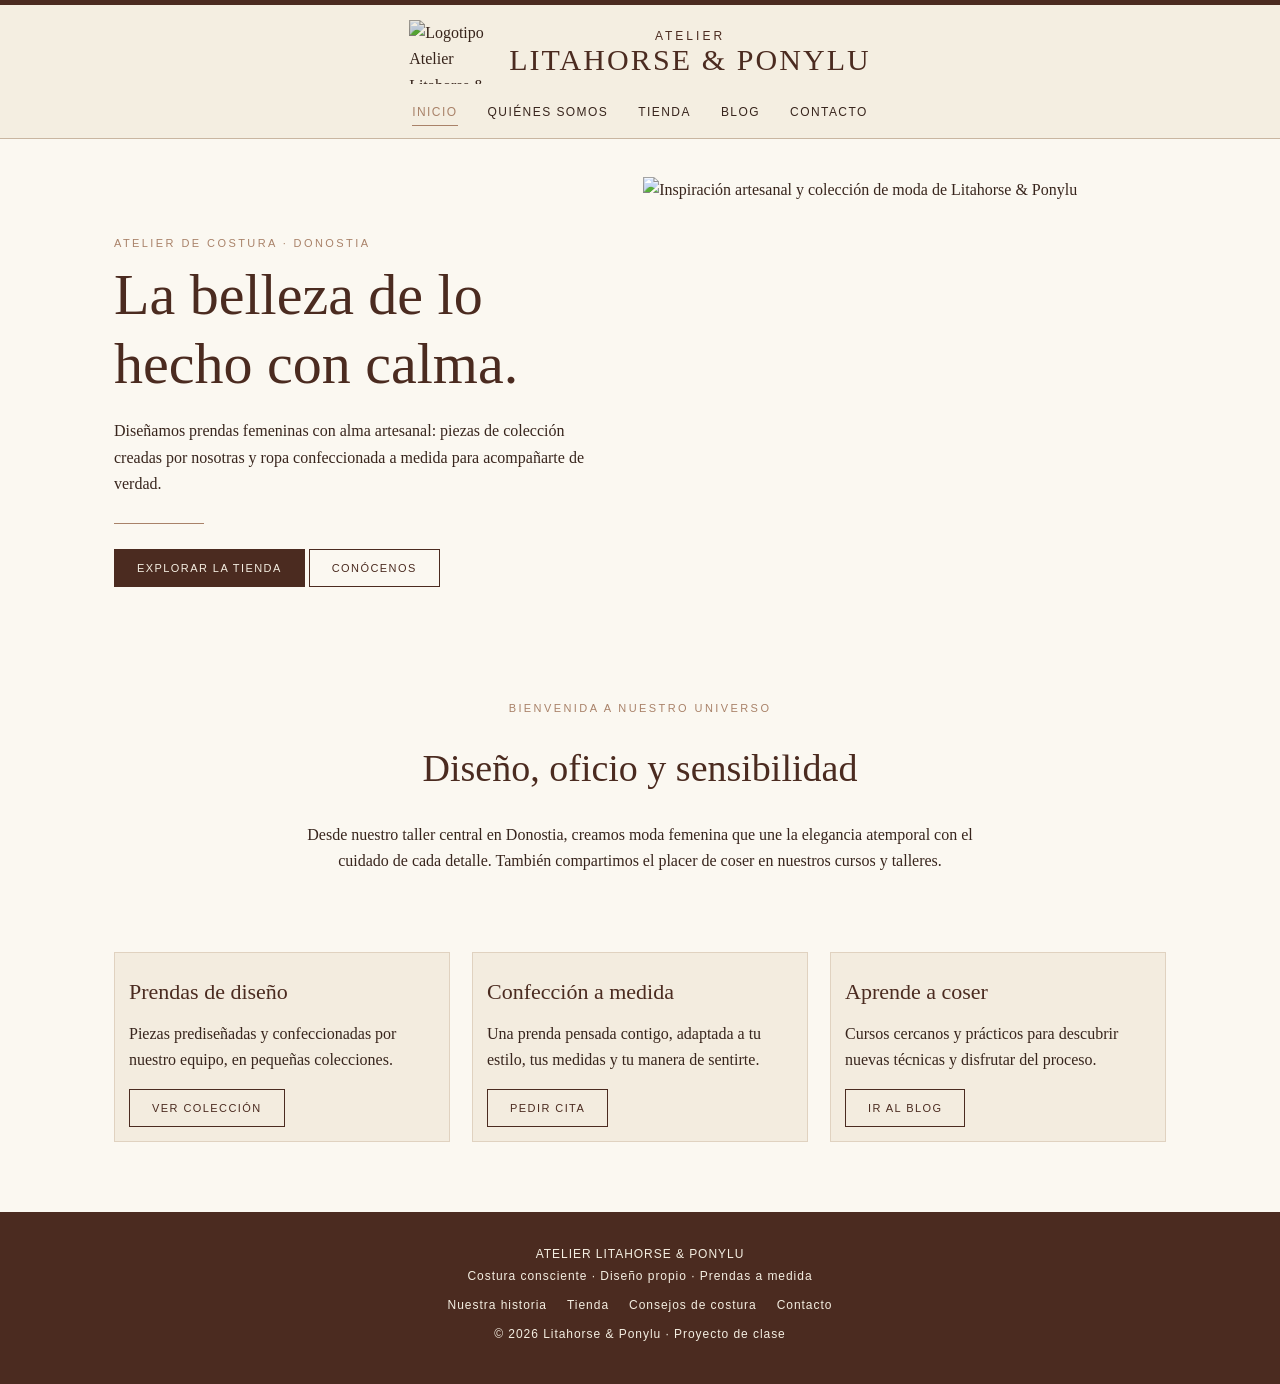
==== index.html @ 5ae4af1c "Add files via upload" ====
<!doctype html>
<html lang="es"><head><meta charset="utf-8"><meta name="viewport" content="width=device-width, initial-scale=1"><meta name="description" content="Litahorse & Ponylu, atelier de costura y moda femenina en Donostia."><title>Inicio | Litahorse & Ponylu</title><link rel="stylesheet" href="style.css"></head>
<body><div class="topline"></div><header><a class="brand" href="index.html"><img src="imagenes/logo-litahorse.jpeg" alt="Logotipo Atelier Litahorse & Ponylu"><span class="brand-name"><small>ATELIER</small><strong>LITAHORSE &amp; PONYLU</strong></span></a><nav aria-label="Navegación principal"><a class="active" href="index.html">Inicio</a><a class="" href="quienes-somos.html">Quiénes somos</a><a class="" href="tienda.html">Tienda</a><a class="" href="blog.html">Blog</a><a class="" href="contacto.html">Contacto</a></nav></header><main>
<section class="hero"><div class="hero-copy"><div class="eyebrow">Atelier de costura · Donostia</div><h1>La belleza de lo hecho con calma.</h1><p>Diseñamos prendas femeninas con alma artesanal: piezas de colección creadas por nosotras y ropa confeccionada a medida para acompañarte de verdad.</p><div class="rule"></div><a class="btn" href="tienda.html">Explorar la tienda</a> <a class="btn light" href="quienes-somos.html">Conócenos</a></div><img src="imagenes/coleccion-silvestre.jpeg" alt="Inspiración artesanal y colección de moda de Litahorse & Ponylu"></section>
<section class="section center"><div class="eyebrow">Bienvenida a nuestro universo</div><h2>Diseño, oficio y sensibilidad</h2><p>Desde nuestro taller central en Donostia, creamos moda femenina que une la elegancia atemporal con el cuidado de cada detalle. También compartimos el placer de coser en nuestros cursos y talleres.</p></section>
<section class="cards"><article class="card"><h3>Prendas de diseño</h3><p>Piezas prediseñadas y confeccionadas por nuestro equipo, en pequeñas colecciones.</p><a class="btn light" href="tienda.html">Ver colección</a></article><article class="card"><h3>Confección a medida</h3><p>Una prenda pensada contigo, adaptada a tu estilo, tus medidas y tu manera de sentirte.</p><a class="btn light" href="contacto.html">Pedir cita</a></article><article class="card"><h3>Aprende a coser</h3><p>Cursos cercanos y prácticos para descubrir nuevas técnicas y disfrutar del proceso.</p><a class="btn light" href="blog.html">Ir al blog</a></article></section>
</main><footer><div>ATELIER LITAHORSE &amp; PONYLU</div><p>Costura consciente · Diseño propio · Prendas a medida</p><div class="footerlinks"><a href="quienes-somos.html">Nuestra historia</a><a href="tienda.html">Tienda</a><a href="blog.html">Consejos de costura</a><a href="contacto.html">Contacto</a></div><p>© 2026 Litahorse &amp; Ponylu · Proyecto de clase</p></footer></body></html>
---- style.css ----
:root{--cream:#f4eee1;--paper:#fbf8f1;--sand:#dfd0b9;--clay:#a98269;--brown:#4b2b20;--ink:#38251d;--muted:#79675b;--line:#c9b6a1}
*{box-sizing:border-box}html{scroll-behavior:smooth}body{margin:0;background:var(--paper);color:var(--ink);font-family:Georgia,'Times New Roman',serif;line-height:1.65}
a{color:inherit;text-decoration:none}img{display:block;max-width:100%}.topline{height:5px;background:var(--brown)}
header{background:var(--cream);border-bottom:1px solid var(--line);padding:15px 5vw 12px}.brand{display:flex;align-items:center;justify-content:center;gap:14px}.brand img{width:86px;height:64px;object-fit:contain;mix-blend-mode:multiply}.brand-name{text-align:center;letter-spacing:.13em;color:var(--brown)}.brand-name small{display:block;font:12px Arial,sans-serif;letter-spacing:.25em}.brand-name strong{display:block;font-size:clamp(20px,3vw,30px);font-weight:normal;line-height:1.1}
nav{display:flex;justify-content:center;flex-wrap:wrap;gap:8px 30px;margin-top:15px;font:12px Arial,sans-serif;letter-spacing:.12em;text-transform:uppercase}nav a{padding:6px 0;border-bottom:1px solid transparent}nav a:hover,nav a.active{border-color:var(--clay);color:var(--clay)}
main{max-width:1180px;margin:auto;padding:38px 5vw 70px}.eyebrow{font:11px Arial,sans-serif;letter-spacing:.22em;text-transform:uppercase;color:var(--clay)}h1,h2,h3{font-weight:normal;color:var(--brown);line-height:1.18}h1{font-size:clamp(34px,5vw,58px);margin:12px 0 20px}h2{font-size:clamp(27px,3vw,38px)}p{max-width:720px}.btn{display:inline-block;background:var(--brown);color:var(--cream);padding:12px 22px;font:11px Arial,sans-serif;letter-spacing:.13em;text-transform:uppercase;border:1px solid var(--brown);transition:.2s}.btn:hover{background:transparent;color:var(--brown)}.btn.light{background:transparent;color:var(--brown)}.hero{display:grid;grid-template-columns:1fr 1.08fr;align-items:center;gap:45px}.hero img{width:100%;height:470px;object-fit:cover}.hero-copy{padding:15px 0}.rule{width:90px;border-top:1px solid var(--clay);margin:25px 0}.split{display:grid;grid-template-columns:1fr 1fr;gap:45px;align-items:center}.split img{width:100%;max-height:480px;object-fit:cover}.section{padding:55px 0}.center{text-align:center}.center p{margin:0 auto 22px}.cards{display:grid;grid-template-columns:repeat(3,1fr);gap:22px}.card{background:#f3ecdf;border:1px solid #e0d2c0;padding:14px}.card img{height:250px;width:100%;object-fit:cover}.card h3{font-size:22px;margin:12px 0 5px}.price{font:13px Arial,sans-serif;color:var(--clay)}.note{background:#eee4d4;padding:24px;border-left:2px solid var(--clay)}.form{display:grid;gap:14px;max-width:650px}.form input,.form textarea,.form select{width:100%;padding:13px;border:1px solid var(--line);background:#fffdf8;font:15px Georgia;color:var(--ink)}.form textarea{min-height:140px}.form label{font:12px Arial,sans-serif;letter-spacing:.08em;text-transform:uppercase}.form button{cursor:pointer;justify-self:start}.bloglist{display:grid;grid-template-columns:1fr 1fr;gap:22px}.blogitem{padding:25px;background:#f1e8da;border:1px solid #dfd0bd}.blogitem h2{font-size:25px}.blogitem small{font:11px Arial,sans-serif;letter-spacing:.12em;color:var(--clay)}footer{background:var(--brown);color:var(--cream);padding:35px 5vw;text-align:center;font:12px Arial,sans-serif;letter-spacing:.08em}footer p{margin:8px auto}.footerlinks{display:flex;justify-content:center;gap:20px;flex-wrap:wrap;margin:15px}
@media(max-width:760px){.brand img{width:65px;height:52px}.hero,.split{grid-template-columns:1fr;gap:24px}.hero img{height:320px}.cards{grid-template-columns:1fr 1fr}.bloglist{grid-template-columns:1fr}main{padding-top:25px}.section{padding:35px 0}nav{gap:8px 16px}}
@media(max-width:480px){.cards{grid-template-columns:1fr}.brand-name strong{font-size:18px}.brand-name small{font-size:10px}}
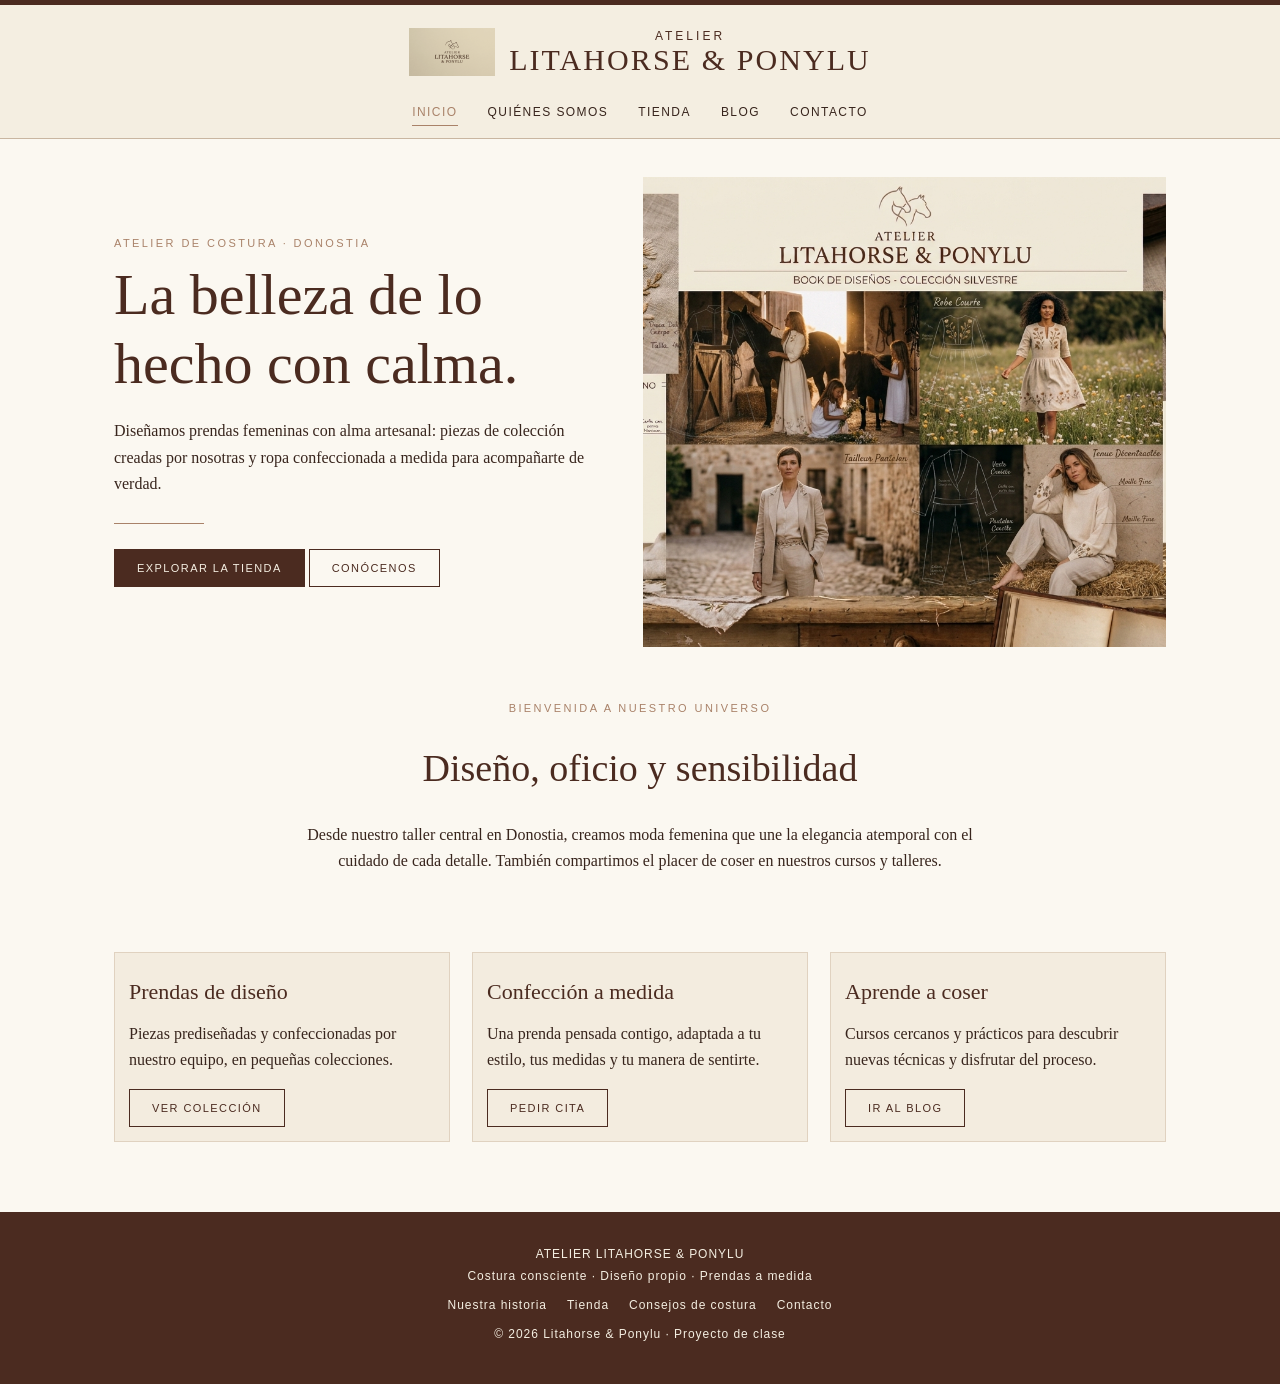
==== commit 33ba47d6: "Fix broken image paths and add family photo to Quiénes somos Co-authored-by: Copilot <223556219+Copi" ====
--- a/index.html
+++ b/index.html
@@ -1,7 +1,7 @@
 <!doctype html>
 <html lang="es"><head><meta charset="utf-8"><meta name="viewport" content="width=device-width, initial-scale=1"><meta name="description" content="Litahorse & Ponylu, atelier de costura y moda femenina en Donostia."><title>Inicio | Litahorse & Ponylu</title><link rel="stylesheet" href="style.css"></head>
-<body><div class="topline"></div><header><a class="brand" href="index.html"><img src="imagenes/logo-litahorse.jpeg" alt="Logotipo Atelier Litahorse & Ponylu"><span class="brand-name"><small>ATELIER</small><strong>LITAHORSE &amp; PONYLU</strong></span></a><nav aria-label="Navegación principal"><a class="active" href="index.html">Inicio</a><a class="" href="quienes-somos.html">Quiénes somos</a><a class="" href="tienda.html">Tienda</a><a class="" href="blog.html">Blog</a><a class="" href="contacto.html">Contacto</a></nav></header><main>
-<section class="hero"><div class="hero-copy"><div class="eyebrow">Atelier de costura · Donostia</div><h1>La belleza de lo hecho con calma.</h1><p>Diseñamos prendas femeninas con alma artesanal: piezas de colección creadas por nosotras y ropa confeccionada a medida para acompañarte de verdad.</p><div class="rule"></div><a class="btn" href="tienda.html">Explorar la tienda</a> <a class="btn light" href="quienes-somos.html">Conócenos</a></div><img src="imagenes/coleccion-silvestre.jpeg" alt="Inspiración artesanal y colección de moda de Litahorse & Ponylu"></section>
+<body><div class="topline"></div><header><a class="brand" href="index.html"><img src="logo-litahorse.jpeg" alt="Logotipo Atelier Litahorse & Ponylu"><span class="brand-name"><small>ATELIER</small><strong>LITAHORSE &amp; PONYLU</strong></span></a><nav aria-label="Navegación principal"><a class="active" href="index.html">Inicio</a><a class="" href="quienes-somos.html">Quiénes somos</a><a class="" href="tienda.html">Tienda</a><a class="" href="blog.html">Blog</a><a class="" href="contacto.html">Contacto</a></nav></header><main>
+<section class="hero"><div class="hero-copy"><div class="eyebrow">Atelier de costura · Donostia</div><h1>La belleza de lo hecho con calma.</h1><p>Diseñamos prendas femeninas con alma artesanal: piezas de colección creadas por nosotras y ropa confeccionada a medida para acompañarte de verdad.</p><div class="rule"></div><a class="btn" href="tienda.html">Explorar la tienda</a> <a class="btn light" href="quienes-somos.html">Conócenos</a></div><img src="coleccion-silvestre.jpeg" alt="Inspiración artesanal y colección de moda de Litahorse & Ponylu"></section>
 <section class="section center"><div class="eyebrow">Bienvenida a nuestro universo</div><h2>Diseño, oficio y sensibilidad</h2><p>Desde nuestro taller central en Donostia, creamos moda femenina que une la elegancia atemporal con el cuidado de cada detalle. También compartimos el placer de coser en nuestros cursos y talleres.</p></section>
 <section class="cards"><article class="card"><h3>Prendas de diseño</h3><p>Piezas prediseñadas y confeccionadas por nuestro equipo, en pequeñas colecciones.</p><a class="btn light" href="tienda.html">Ver colección</a></article><article class="card"><h3>Confección a medida</h3><p>Una prenda pensada contigo, adaptada a tu estilo, tus medidas y tu manera de sentirte.</p><a class="btn light" href="contacto.html">Pedir cita</a></article><article class="card"><h3>Aprende a coser</h3><p>Cursos cercanos y prácticos para descubrir nuevas técnicas y disfrutar del proceso.</p><a class="btn light" href="blog.html">Ir al blog</a></article></section>
 </main><footer><div>ATELIER LITAHORSE &amp; PONYLU</div><p>Costura consciente · Diseño propio · Prendas a medida</p><div class="footerlinks"><a href="quienes-somos.html">Nuestra historia</a><a href="tienda.html">Tienda</a><a href="blog.html">Consejos de costura</a><a href="contacto.html">Contacto</a></div><p>© 2026 Litahorse &amp; Ponylu · Proyecto de clase</p></footer></body></html>
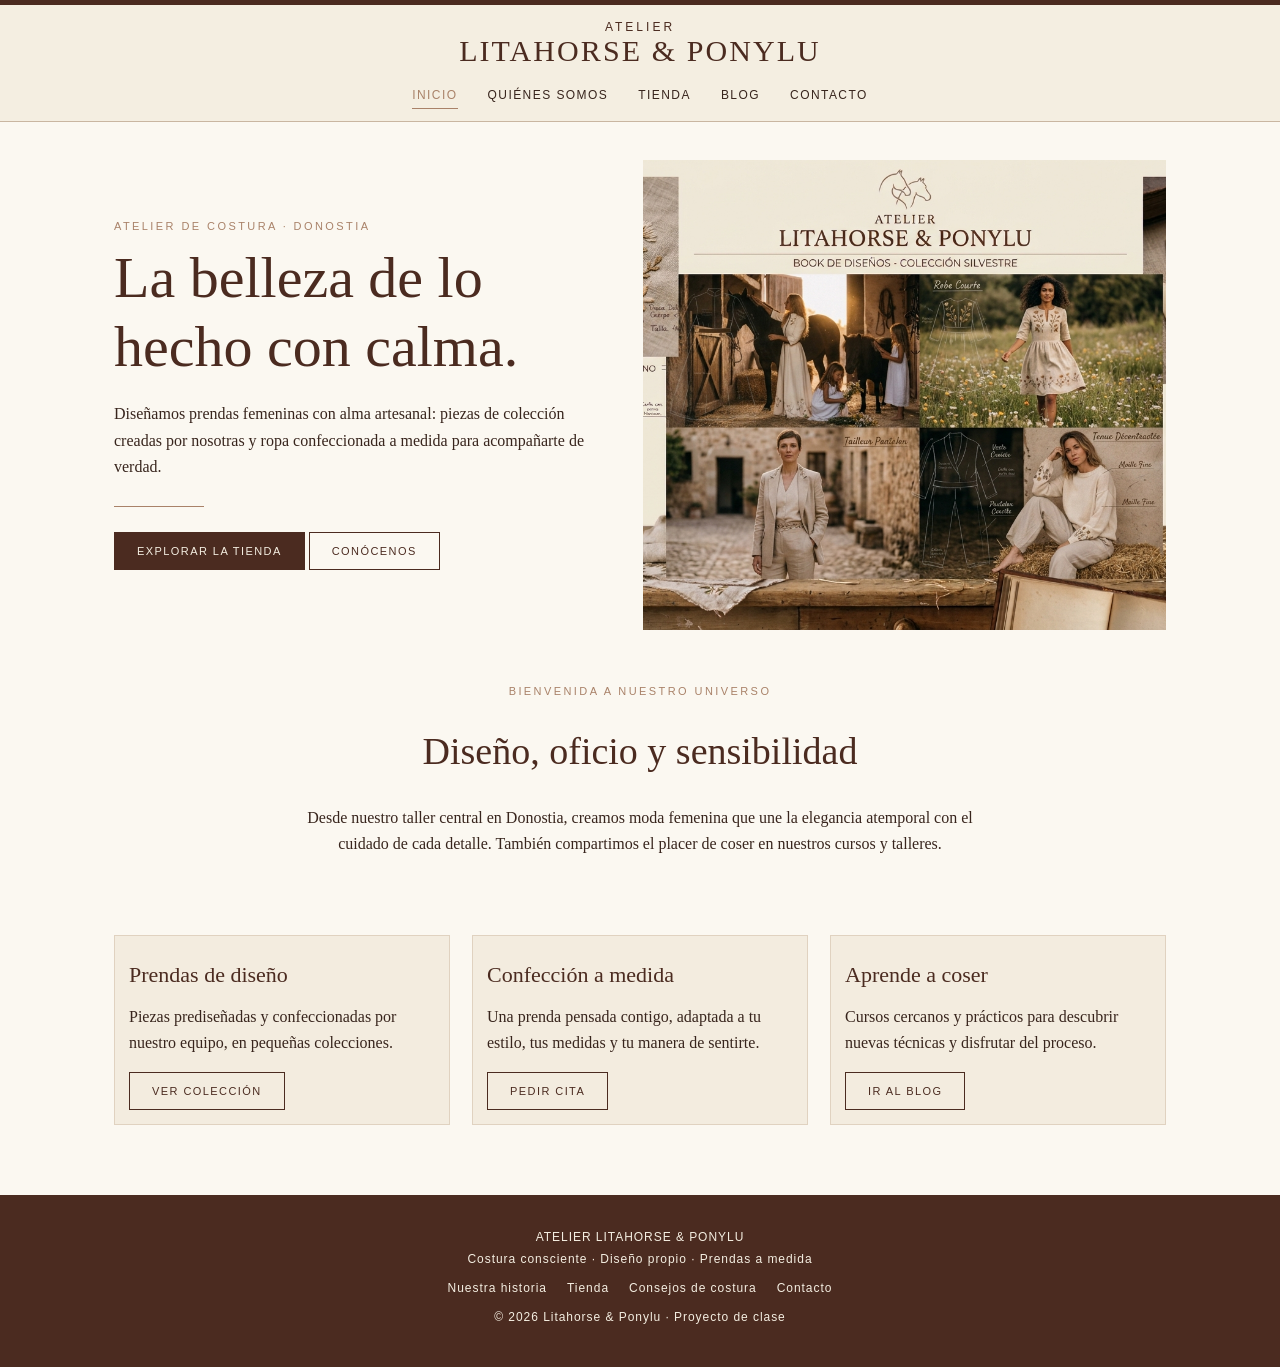
==== commit f8df2b75: "Update index.html" ====
--- a/index.html
+++ b/index.html
@@ -1,7 +1,7 @@
 <!doctype html>
 <html lang="es"><head><meta charset="utf-8"><meta name="viewport" content="width=device-width, initial-scale=1"><meta name="description" content="Litahorse & Ponylu, atelier de costura y moda femenina en Donostia."><title>Inicio | Litahorse & Ponylu</title><link rel="stylesheet" href="style.css"></head>
-<body><div class="topline"></div><header><a class="brand" href="index.html"><img src="logo-litahorse.jpeg" alt="Logotipo Atelier Litahorse & Ponylu"><span class="brand-name"><small>ATELIER</small><strong>LITAHORSE &amp; PONYLU</strong></span></a><nav aria-label="Navegación principal"><a class="active" href="index.html">Inicio</a><a class="" href="quienes-somos.html">Quiénes somos</a><a class="" href="tienda.html">Tienda</a><a class="" href="blog.html">Blog</a><a class="" href="contacto.html">Contacto</a></nav></header><main>
+<body><div class="topline"></div><header><a class="brand" href="index.html"><span class="brand-name"><small>ATELIER</small><strong>LITAHORSE &amp; PONYLU</strong></span></a><nav aria-label="Navegación principal"><a class="active" href="index.html">Inicio</a><a class="" href="quienes-somos.html">Quiénes somos</a><a class="" href="tienda.html">Tienda</a><a class="" href="blog.html">Blog</a><a class="" href="contacto.html">Contacto</a></nav></header><main>
 <section class="hero"><div class="hero-copy"><div class="eyebrow">Atelier de costura · Donostia</div><h1>La belleza de lo hecho con calma.</h1><p>Diseñamos prendas femeninas con alma artesanal: piezas de colección creadas por nosotras y ropa confeccionada a medida para acompañarte de verdad.</p><div class="rule"></div><a class="btn" href="tienda.html">Explorar la tienda</a> <a class="btn light" href="quienes-somos.html">Conócenos</a></div><img src="coleccion-silvestre.jpeg" alt="Inspiración artesanal y colección de moda de Litahorse & Ponylu"></section>
 <section class="section center"><div class="eyebrow">Bienvenida a nuestro universo</div><h2>Diseño, oficio y sensibilidad</h2><p>Desde nuestro taller central en Donostia, creamos moda femenina que une la elegancia atemporal con el cuidado de cada detalle. También compartimos el placer de coser en nuestros cursos y talleres.</p></section>
 <section class="cards"><article class="card"><h3>Prendas de diseño</h3><p>Piezas prediseñadas y confeccionadas por nuestro equipo, en pequeñas colecciones.</p><a class="btn light" href="tienda.html">Ver colección</a></article><article class="card"><h3>Confección a medida</h3><p>Una prenda pensada contigo, adaptada a tu estilo, tus medidas y tu manera de sentirte.</p><a class="btn light" href="contacto.html">Pedir cita</a></article><article class="card"><h3>Aprende a coser</h3><p>Cursos cercanos y prácticos para descubrir nuevas técnicas y disfrutar del proceso.</p><a class="btn light" href="blog.html">Ir al blog</a></article></section>
-</main><footer><div>ATELIER LITAHORSE &amp; PONYLU</div><p>Costura consciente · Diseño propio · Prendas a medida</p><div class="footerlinks"><a href="quienes-somos.html">Nuestra historia</a><a href="tienda.html">Tienda</a><a href="blog.html">Consejos de costura</a><a href="contacto.html">Contacto</a></div><p>© 2026 Litahorse &amp; Ponylu · Proyecto de clase</p></footer></body></html>+</main><footer><div>ATELIER LITAHORSE &amp; PONYLU</div><p>Costura consciente · Diseño propio · Prendas a medida</p><div class="footerlinks"><a href="quienes-somos.html">Nuestra historia</a><a href="tienda.html">Tienda</a><a href="blog.html">Consejos de costura</a><a href="contacto.html">Contacto</a></div><p>© 2026 Litahorse &amp; Ponylu · Proyecto de clase</p></footer></body></html>
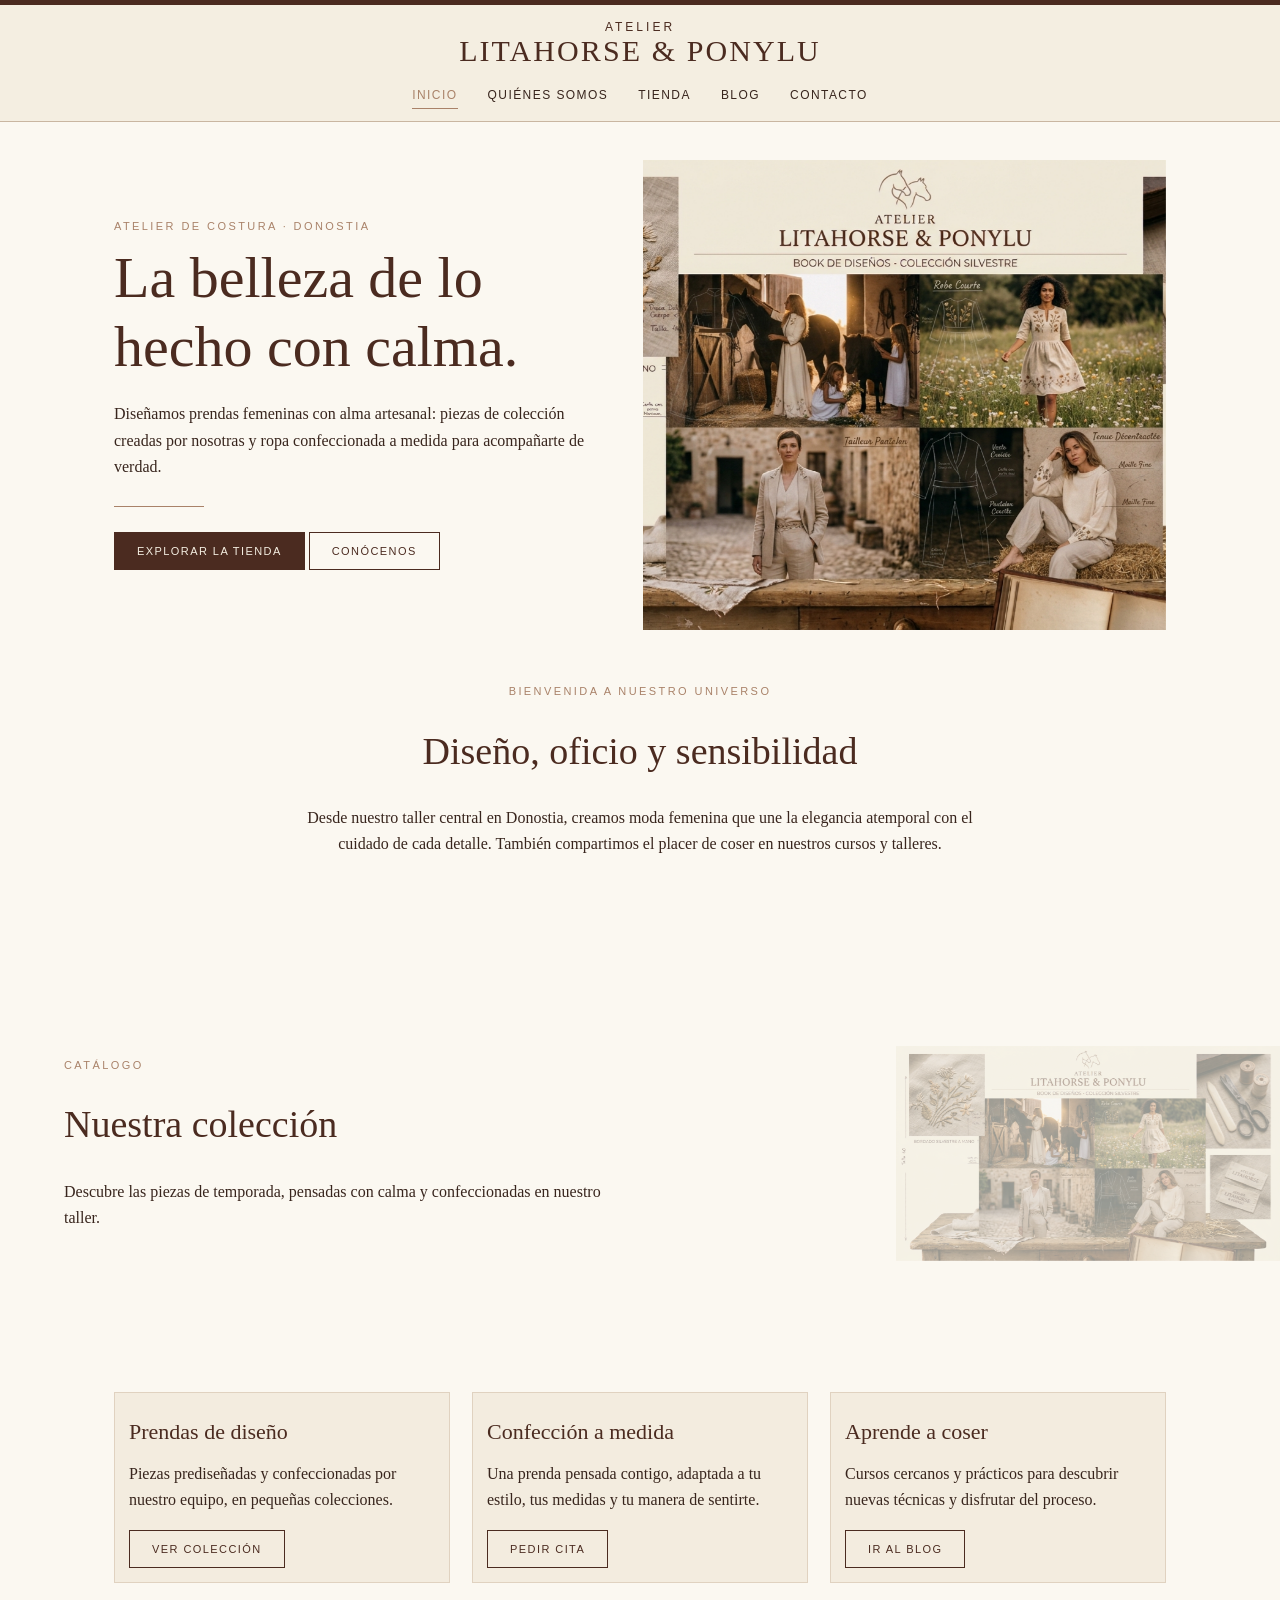
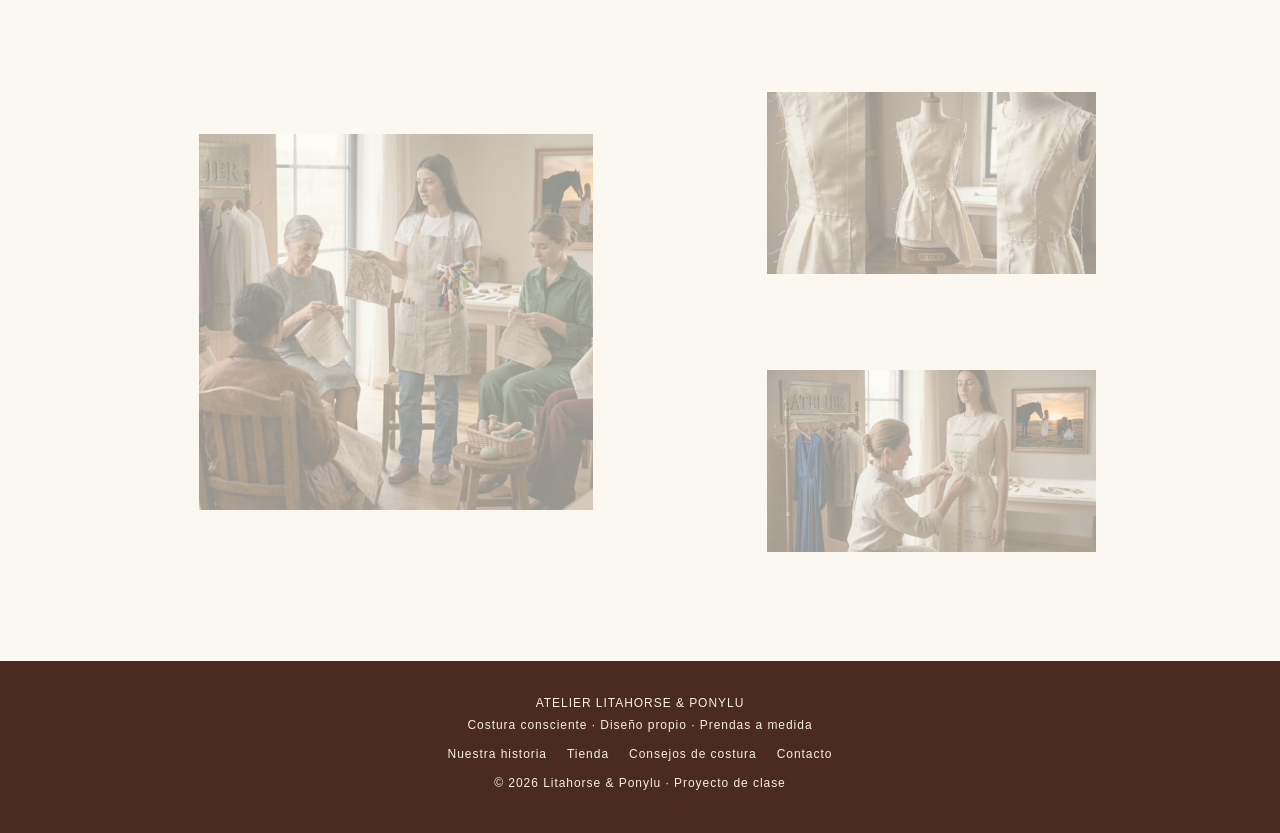
==== commit d9c444da: "Add scroll zoom catalog and image collage to home Co-authored-by: Copilot <223556219+Copilot@users.n" ====
--- a/index.html
+++ b/index.html
@@ -3,5 +3,14 @@
 <body><div class="topline"></div><header><a class="brand" href="index.html"><span class="brand-name"><small>ATELIER</small><strong>LITAHORSE &amp; PONYLU</strong></span></a><nav aria-label="Navegación principal"><a class="active" href="index.html">Inicio</a><a class="" href="quienes-somos.html">Quiénes somos</a><a class="" href="tienda.html">Tienda</a><a class="" href="blog.html">Blog</a><a class="" href="contacto.html">Contacto</a></nav></header><main>
 <section class="hero"><div class="hero-copy"><div class="eyebrow">Atelier de costura · Donostia</div><h1>La belleza de lo hecho con calma.</h1><p>Diseñamos prendas femeninas con alma artesanal: piezas de colección creadas por nosotras y ropa confeccionada a medida para acompañarte de verdad.</p><div class="rule"></div><a class="btn" href="tienda.html">Explorar la tienda</a> <a class="btn light" href="quienes-somos.html">Conócenos</a></div><img src="coleccion-silvestre.jpeg" alt="Inspiración artesanal y colección de moda de Litahorse & Ponylu"></section>
 <section class="section center"><div class="eyebrow">Bienvenida a nuestro universo</div><h2>Diseño, oficio y sensibilidad</h2><p>Desde nuestro taller central en Donostia, creamos moda femenina que une la elegancia atemporal con el cuidado de cada detalle. También compartimos el placer de coser en nuestros cursos y talleres.</p></section>
+<section class="catalog-zoom"><div class="catalog-text"><div class="eyebrow">Catálogo</div><h2>Nuestra colección</h2><p>Descubre las piezas de temporada, pensadas con calma y confeccionadas en nuestro taller.</p></div><img class="zoom" data-min="0.6" src="catálogo.jpeg" alt="Catálogo de Litahorse & Ponylu"></section>
 <section class="cards"><article class="card"><h3>Prendas de diseño</h3><p>Piezas prediseñadas y confeccionadas por nuestro equipo, en pequeñas colecciones.</p><a class="btn light" href="tienda.html">Ver colección</a></article><article class="card"><h3>Confección a medida</h3><p>Una prenda pensada contigo, adaptada a tu estilo, tus medidas y tu manera de sentirte.</p><a class="btn light" href="contacto.html">Pedir cita</a></article><article class="card"><h3>Aprende a coser</h3><p>Cursos cercanos y prácticos para descubrir nuevas técnicas y disfrutar del proceso.</p><a class="btn light" href="blog.html">Ir al blog</a></article></section>
-</main><footer><div>ATELIER LITAHORSE &amp; PONYLU</div><p>Costura consciente · Diseño propio · Prendas a medida</p><div class="footerlinks"><a href="quienes-somos.html">Nuestra historia</a><a href="tienda.html">Tienda</a><a href="blog.html">Consejos de costura</a><a href="contacto.html">Contacto</a></div><p>© 2026 Litahorse &amp; Ponylu · Proyecto de clase</p></footer></body></html>
+<section class="collage"><figure class="zoom" data-min="0.7"><img src="formacion.jpg" alt="Formación y cursos de costura"></figure><figure class="zoom" data-min="0.7"><img src="busto.jpg" alt="Busto de costura con prenda"></figure><figure class="zoom" data-min="0.7"><img src="confeccion.jpg" alt="Confección a medida"></figure></section>
+</main><footer><div>ATELIER LITAHORSE &amp; PONYLU</div><p>Costura consciente · Diseño propio · Prendas a medida</p><div class="footerlinks"><a href="quienes-somos.html">Nuestra historia</a><a href="tienda.html">Tienda</a><a href="blog.html">Consejos de costura</a><a href="contacto.html">Contacto</a></div><p>© 2026 Litahorse &amp; Ponylu · Proyecto de clase</p></footer><script>
+(function(){var els=[].slice.call(document.querySelectorAll('.zoom,.reveal')),reduce=matchMedia('(prefers-reduced-motion:reduce)').matches;
+function u(){var vh=innerHeight;els.forEach(function(e){var r=e.getBoundingClientRect(),c=(r.top+r.height/2-vh/2)/(vh/2+r.height/2),p=1-Math.min(1,Math.abs(c));
+if(e.classList.contains('zoom')){var m=+e.dataset.min||.7;e.style.transform='scale('+(reduce?1:m+(1-m)*p).toFixed(3)+')';e.style.opacity=reduce?1:(.4+.6*p).toFixed(2)}});}
+var t=0;function s(){if(!t){t=requestAnimationFrame(function(){t=0;u()})}}
+addEventListener('scroll',s,{passive:true});addEventListener('resize',s);addEventListener('load',u);u();
+})();
+</script></body></html>
--- a/style.css
+++ b/style.css
@@ -4,6 +4,13 @@
 a{color:inherit;text-decoration:none}img{display:block;max-width:100%}.topline{height:5px;background:var(--brown)}
 header{background:var(--cream);border-bottom:1px solid var(--line);padding:15px 5vw 12px}.brand{display:flex;align-items:center;justify-content:center;gap:14px}.brand img{width:86px;height:64px;object-fit:contain;mix-blend-mode:multiply}.brand-name{text-align:center;letter-spacing:.13em;color:var(--brown)}.brand-name small{display:block;font:12px Arial,sans-serif;letter-spacing:.25em}.brand-name strong{display:block;font-size:clamp(20px,3vw,30px);font-weight:normal;line-height:1.1}
 nav{display:flex;justify-content:center;flex-wrap:wrap;gap:8px 30px;margin-top:15px;font:12px Arial,sans-serif;letter-spacing:.12em;text-transform:uppercase}nav a{padding:6px 0;border-bottom:1px solid transparent}nav a:hover,nav a.active{border-color:var(--clay);color:var(--clay)}
-main{max-width:1180px;margin:auto;padding:38px 5vw 70px}.eyebrow{font:11px Arial,sans-serif;letter-spacing:.22em;text-transform:uppercase;color:var(--clay)}h1,h2,h3{font-weight:normal;color:var(--brown);line-height:1.18}h1{font-size:clamp(34px,5vw,58px);margin:12px 0 20px}h2{font-size:clamp(27px,3vw,38px)}p{max-width:720px}.btn{display:inline-block;background:var(--brown);color:var(--cream);padding:12px 22px;font:11px Arial,sans-serif;letter-spacing:.13em;text-transform:uppercase;border:1px solid var(--brown);transition:.2s}.btn:hover{background:transparent;color:var(--brown)}.btn.light{background:transparent;color:var(--brown)}.hero{display:grid;grid-template-columns:1fr 1.08fr;align-items:center;gap:45px}.hero img{width:100%;height:470px;object-fit:cover}.hero-copy{padding:15px 0}.rule{width:90px;border-top:1px solid var(--clay);margin:25px 0}.split{display:grid;grid-template-columns:1fr 1fr;gap:45px;align-items:center}.split img{width:100%;max-height:480px;object-fit:cover}.section{padding:55px 0}.center{text-align:center}.center p{margin:0 auto 22px}.cards{display:grid;grid-template-columns:repeat(3,1fr);gap:22px}.card{background:#f3ecdf;border:1px solid #e0d2c0;padding:14px}.card img{height:250px;width:100%;object-fit:cover}.card h3{font-size:22px;margin:12px 0 5px}.price{font:13px Arial,sans-serif;color:var(--clay)}.note{background:#eee4d4;padding:24px;border-left:2px solid var(--clay)}.form{display:grid;gap:14px;max-width:650px}.form input,.form textarea,.form select{width:100%;padding:13px;border:1px solid var(--line);background:#fffdf8;font:15px Georgia;color:var(--ink)}.form textarea{min-height:140px}.form label{font:12px Arial,sans-serif;letter-spacing:.08em;text-transform:uppercase}.form button{cursor:pointer;justify-self:start}.bloglist{display:grid;grid-template-columns:1fr 1fr;gap:22px}.blogitem{padding:25px;background:#f1e8da;border:1px solid #dfd0bd}.blogitem h2{font-size:25px}.blogitem small{font:11px Arial,sans-serif;letter-spacing:.12em;color:var(--clay)}footer{background:var(--brown);color:var(--cream);padding:35px 5vw;text-align:center;font:12px Arial,sans-serif;letter-spacing:.08em}footer p{margin:8px auto}.footerlinks{display:flex;justify-content:center;gap:20px;flex-wrap:wrap;margin:15px}
-@media(max-width:760px){.brand img{width:65px;height:52px}.hero,.split{grid-template-columns:1fr;gap:24px}.hero img{height:320px}.cards{grid-template-columns:1fr 1fr}.bloglist{grid-template-columns:1fr}main{padding-top:25px}.section{padding:35px 0}nav{gap:8px 16px}}
+main{max-width:1180px;margin:auto;padding:38px 5vw 70px}.eyebrow{font:11px Arial,sans-serif;letter-spacing:.22em;text-transform:uppercase;color:var(--clay)}h1,h2,h3{font-weight:normal;color:var(--brown);line-height:1.18}h1{font-size:clamp(34px,5vw,58px);margin:12px 0 20px}h2{font-size:clamp(27px,3vw,38px)}p{max-width:720px}.btn{display:inline-block;background:var(--brown);color:var(--cream);padding:12px 22px;font:11px Arial,sans-serif;letter-spacing:.13em;text-transform:uppercase;border:1px solid var(--brown);transition:.2s}.btn:hover{background:transparent;color:var(--brown)}.btn.light{background:transparent;color:var(--brown)}.hero{display:grid;grid-template-columns:1fr 1.08fr;align-items:center;gap:45px}.hero img{width:100%;height:470px;object-fit:cover}.hero-copy{padding:15px 0}.rule{width:90px;border-top:1px solid var(--clay);margin:25px 0}.split{display:grid;grid-template-columns:1fr 1fr;gap:45px;align-items:center}.split img{width:100%;max-height:480px;object-fit:cover}.section{padding:55px 0}.center{text-align:center}.center p{margin:0 auto 22px}.cards{display:grid;grid-template-columns:repeat(3,1fr);gap:22px}.locations-grid{display:grid;gap:20px}.locations-grid>img{width:100%;height:auto}.location-addresses{display:grid;grid-template-columns:repeat(3,minmax(0,1fr));gap:22px;text-align:center}.location-addresses h3{font-size:22px;margin:0 0 5px}.location-addresses address{font-style:normal}.card{background:#f3ecdf;border:1px solid #e0d2c0;padding:14px}.card img{height:250px;width:100%;object-fit:cover}.card h3{font-size:22px;margin:12px 0 5px}.price{font:13px Arial,sans-serif;color:var(--clay)}.note{background:#eee4d4;padding:24px;border-left:2px solid var(--clay)}.form{display:grid;gap:14px;max-width:650px}.form input,.form textarea,.form select{width:100%;padding:13px;border:1px solid var(--line);background:#fffdf8;font:15px Georgia;color:var(--ink)}.form textarea{min-height:140px}.form label{font:12px Arial,sans-serif;letter-spacing:.08em;text-transform:uppercase}.form button{cursor:pointer;justify-self:start}.bloglist{display:grid;grid-template-columns:1fr 1fr;gap:22px}.blogitem{padding:25px;background:#f1e8da;border:1px solid #dfd0bd}.blogitem h2{font-size:25px}.blogitem small{font:11px Arial,sans-serif;letter-spacing:.12em;color:var(--clay)}footer{background:var(--brown);color:var(--cream);padding:35px 5vw;text-align:center;font:12px Arial,sans-serif;letter-spacing:.08em}footer p{margin:8px auto}.footerlinks{display:flex;justify-content:center;gap:20px;flex-wrap:wrap;margin:15px}
+@media(max-width:760px){.brand img{width:65px;height:52px}.hero,.split{grid-template-columns:1fr;gap:24px}.hero img{height:320px}.cards{grid-template-columns:1fr 1fr}.location-addresses{grid-template-columns:1fr;gap:14px}.bloglist{grid-template-columns:1fr}main{padding-top:25px}.section{padding:35px 0}nav{gap:8px 16px}}
 @media(max-width:480px){.cards{grid-template-columns:1fr}.brand-name strong{font-size:18px}.brand-name small{font-size:10px}}
+
+.catalog-zoom{display:flex;align-items:center;justify-content:space-between;gap:30px;margin:40px 0 60px calc(50% - 50vw);margin-right:calc(50% - 50vw);overflow:hidden;padding-left:5vw}.catalog-text{flex:1}.catalog-zoom img{width:50vw;max-width:50vw;height:auto;display:block;transform-origin:right center;will-change:transform,opacity;margin-left:auto}
+.collage{display:grid;grid-template-columns:1.2fr 1fr;grid-template-rows:260px 260px;gap:18px;margin-top:70px}.collage figure{margin:0;overflow:hidden;will-change:transform,opacity}.collage figure:first-child{grid-row:span 2}.collage img{width:100%;height:100%;object-fit:cover;display:block}
+.hero-copy,.card{animation:rise .9s ease both}.card:nth-child(2){animation-delay:.15s}.card:nth-child(3){animation-delay:.3s}.hero img{animation:rise 1.1s ease both}@keyframes rise{from{opacity:0;transform:translateY(30px)}to{opacity:1;transform:none}}
+@media(max-width:760px){.catalog-zoom{flex-direction:column;align-items:flex-start;padding-left:5vw}.catalog-zoom img{width:90vw;max-width:90vw}.collage{grid-template-columns:1fr;grid-template-rows:none}.collage figure:first-child{grid-row:auto}.collage figure{height:260px}}
+@media(prefers-reduced-motion:reduce){*{animation:none!important}}
+body{overflow-x:hidden}
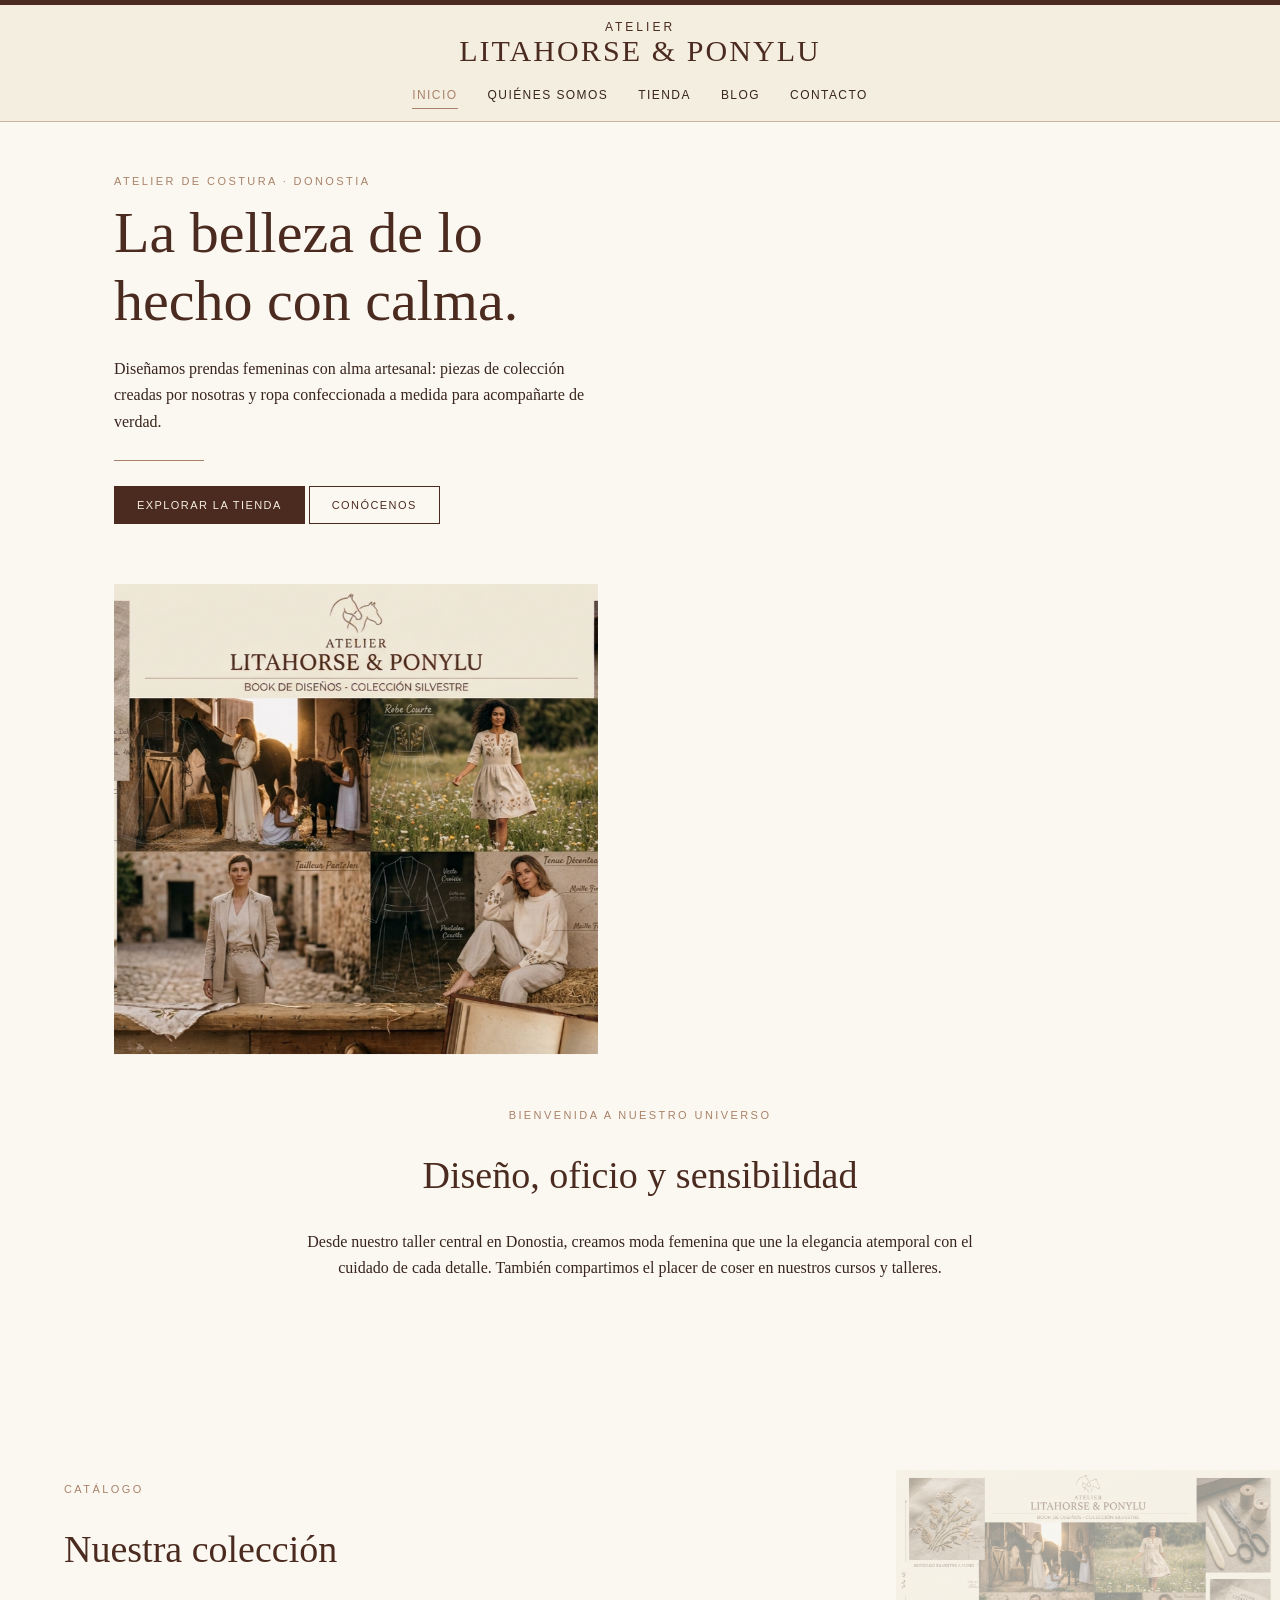
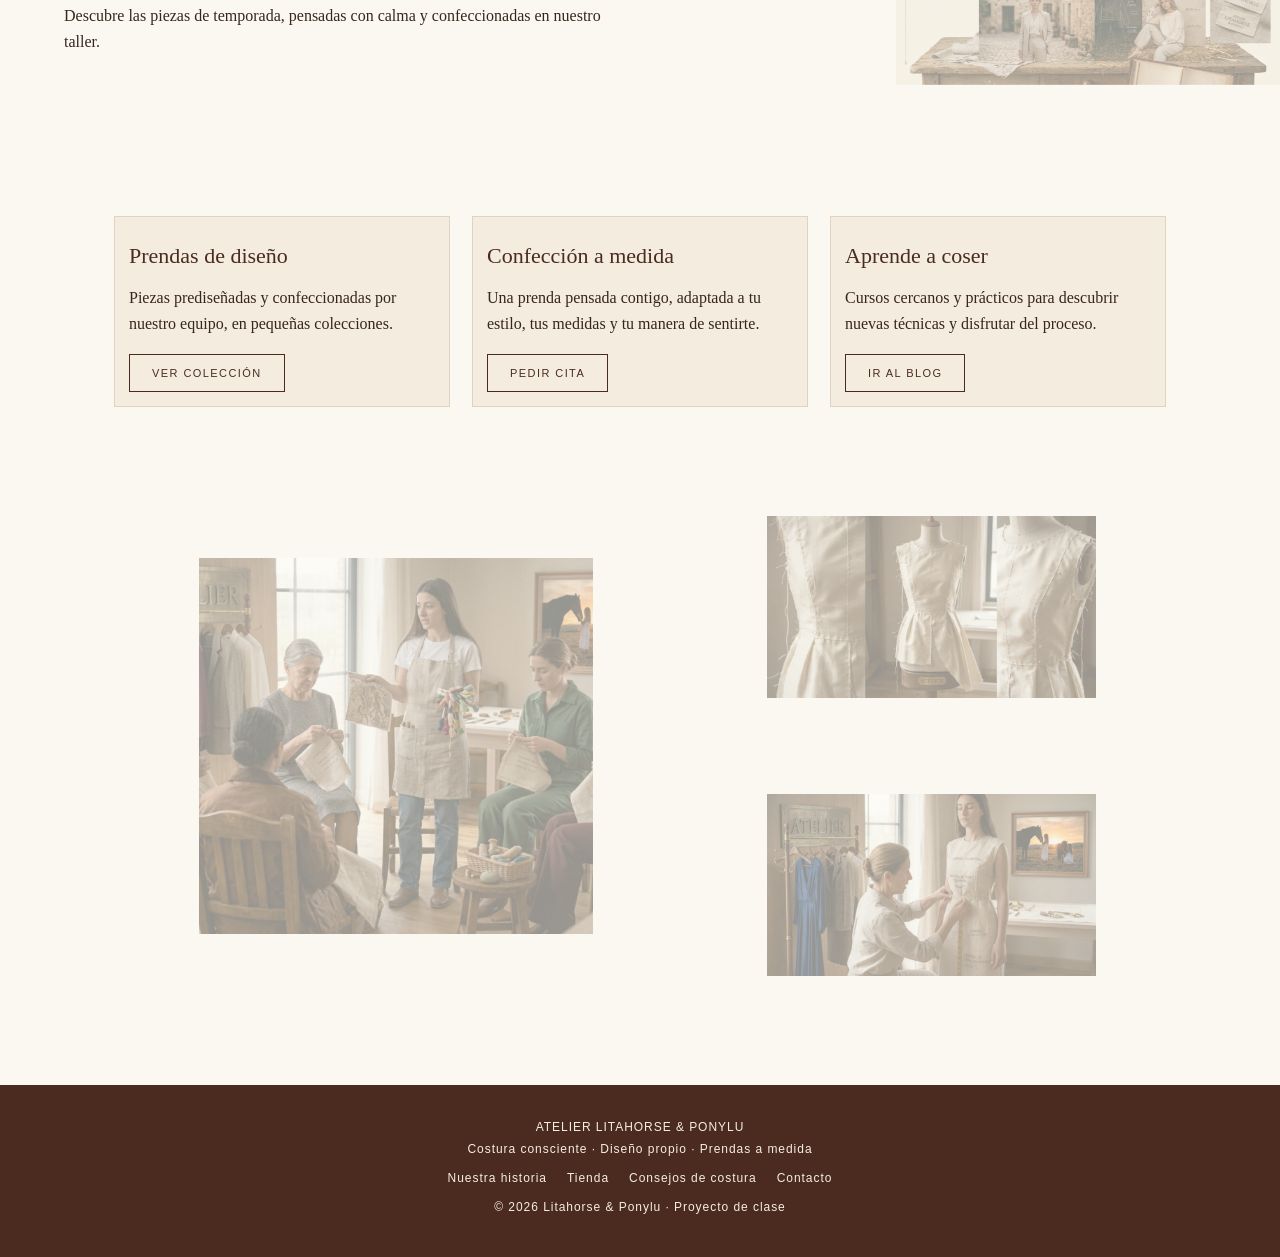
==== commit 7dd5a95d: "Update index.html" ====
--- a/index.html
+++ b/index.html
@@ -1,7 +1,7 @@
 <!doctype html>
 <html lang="es"><head><meta charset="utf-8"><meta name="viewport" content="width=device-width, initial-scale=1"><meta name="description" content="Litahorse & Ponylu, atelier de costura y moda femenina en Donostia."><title>Inicio | Litahorse & Ponylu</title><link rel="stylesheet" href="style.css"></head>
 <body><div class="topline"></div><header><a class="brand" href="index.html"><span class="brand-name"><small>ATELIER</small><strong>LITAHORSE &amp; PONYLU</strong></span></a><nav aria-label="Navegación principal"><a class="active" href="index.html">Inicio</a><a class="" href="quienes-somos.html">Quiénes somos</a><a class="" href="tienda.html">Tienda</a><a class="" href="blog.html">Blog</a><a class="" href="contacto.html">Contacto</a></nav></header><main>
-<section class="hero"><div class="hero-copy"><div class="eyebrow">Atelier de costura · Donostia</div><h1>La belleza de lo hecho con calma.</h1><p>Diseñamos prendas femeninas con alma artesanal: piezas de colección creadas por nosotras y ropa confeccionada a medida para acompañarte de verdad.</p><div class="rule"></div><a class="btn" href="tienda.html">Explorar la tienda</a> <a class="btn light" href="quienes-somos.html">Conócenos</a></div><img src="coleccion-silvestre.jpeg" alt="Inspiración artesanal y colección de moda de Litahorse & Ponylu"></section>
+<section class="hero"><div class="hero-copy"><div class="eyebrow">Atelier de costura · Donostia</div><h1>La belleza de lo hecho con calma.</h1><p>Diseñamos prendas femeninas con alma artesanal: piezas de colección creadas por nosotras y ropa confeccionada a medida para acompañarte de verdad.</p><div class="rule"></div><a class="btn" href="tienda.html">Explorar la tienda</a> <a class="btn light" href="quienes-somos.html">Conócenos</a></div></p></div><img class="zoom" data-min="0.6" src="catálogo.jpeg" alt="Catálogo de Litahorse & Ponylu"></section></section>
 <section class="section center"><div class="eyebrow">Bienvenida a nuestro universo</div><h2>Diseño, oficio y sensibilidad</h2><p>Desde nuestro taller central en Donostia, creamos moda femenina que une la elegancia atemporal con el cuidado de cada detalle. También compartimos el placer de coser en nuestros cursos y talleres.</p></section>
 <section class="catalog-zoom"><div class="catalog-text"><div class="eyebrow">Catálogo</div><h2>Nuestra colección</h2><p>Descubre las piezas de temporada, pensadas con calma y confeccionadas en nuestro taller.</p></div><img class="zoom" data-min="0.6" src="catálogo.jpeg" alt="Catálogo de Litahorse & Ponylu"></section>
 <section class="cards"><article class="card"><h3>Prendas de diseño</h3><p>Piezas prediseñadas y confeccionadas por nuestro equipo, en pequeñas colecciones.</p><a class="btn light" href="tienda.html">Ver colección</a></article><article class="card"><h3>Confección a medida</h3><p>Una prenda pensada contigo, adaptada a tu estilo, tus medidas y tu manera de sentirte.</p><a class="btn light" href="contacto.html">Pedir cita</a></article><article class="card"><h3>Aprende a coser</h3><p>Cursos cercanos y prácticos para descubrir nuevas técnicas y disfrutar del proceso.</p><a class="btn light" href="blog.html">Ir al blog</a></article></section>
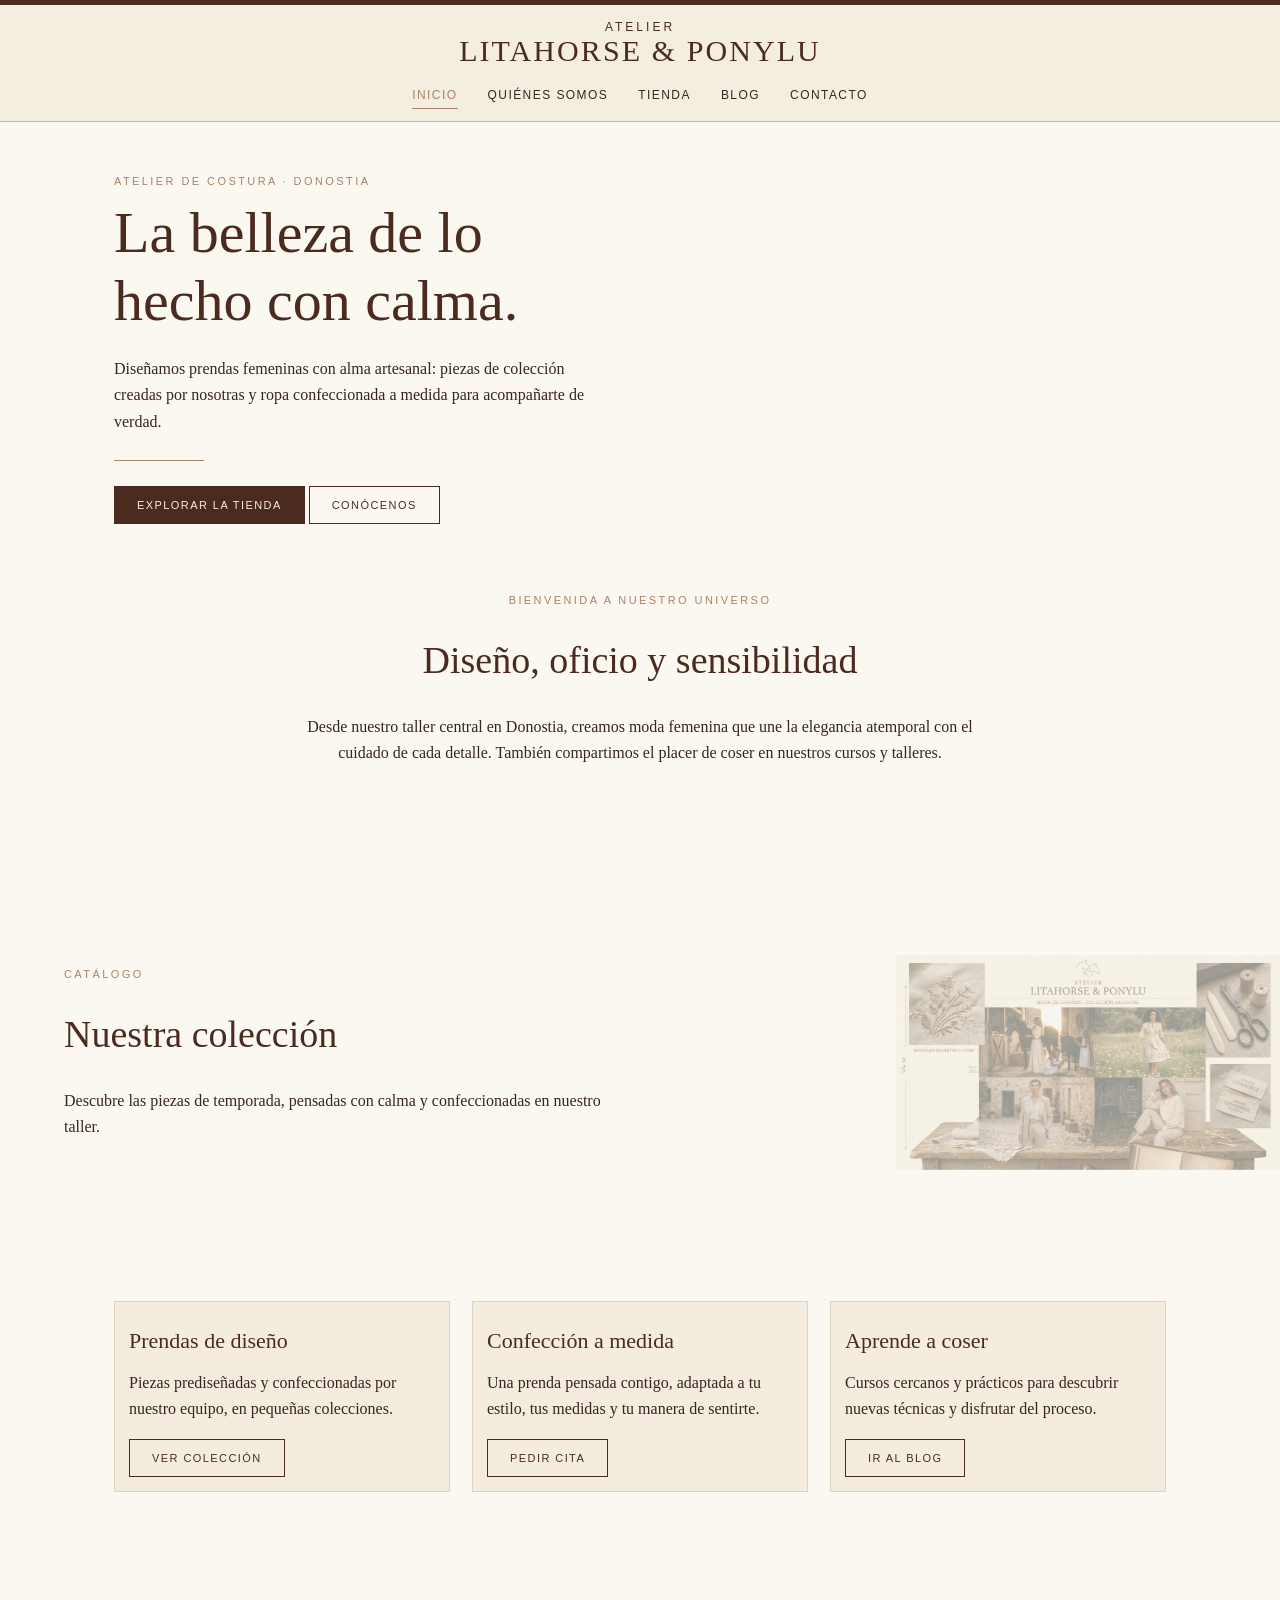
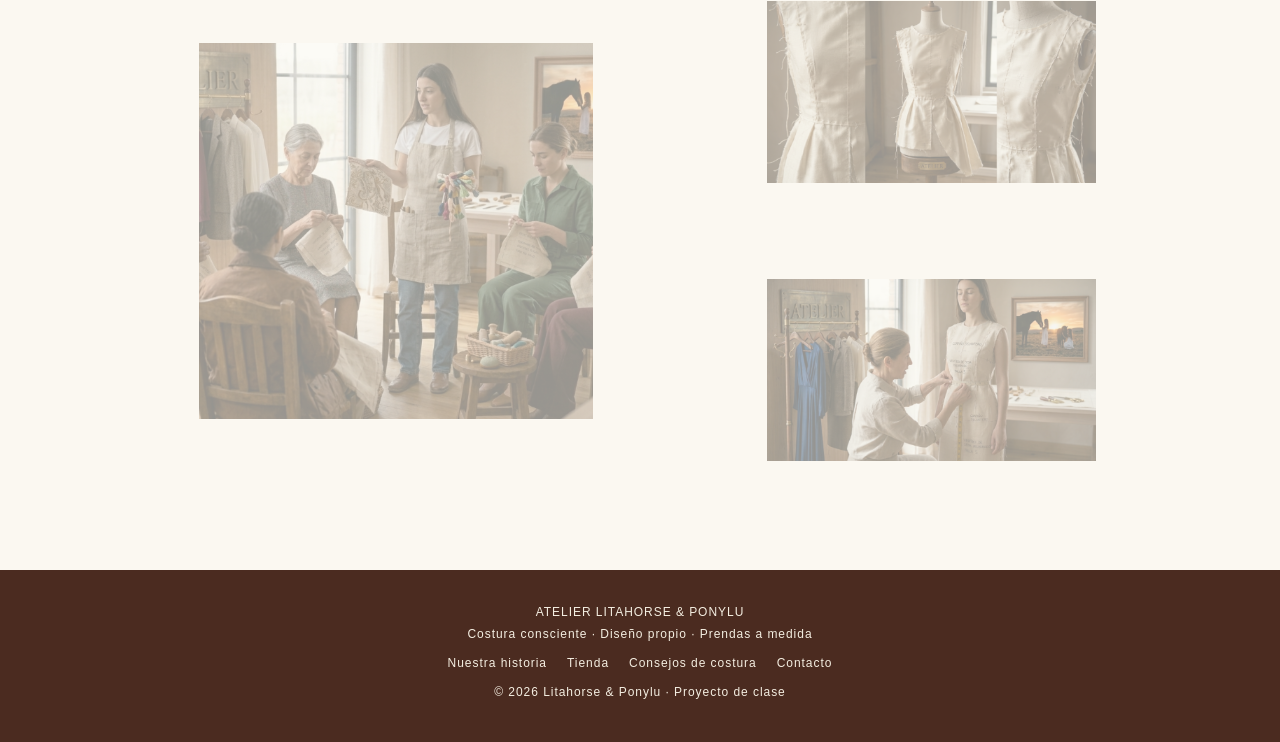
==== commit 96a09e1d: "Remove duplicate hero section in index.html" ====
--- a/index.html
+++ b/index.html
@@ -1,7 +1,7 @@
 <!doctype html>
 <html lang="es"><head><meta charset="utf-8"><meta name="viewport" content="width=device-width, initial-scale=1"><meta name="description" content="Litahorse & Ponylu, atelier de costura y moda femenina en Donostia."><title>Inicio | Litahorse & Ponylu</title><link rel="stylesheet" href="style.css"></head>
 <body><div class="topline"></div><header><a class="brand" href="index.html"><span class="brand-name"><small>ATELIER</small><strong>LITAHORSE &amp; PONYLU</strong></span></a><nav aria-label="Navegación principal"><a class="active" href="index.html">Inicio</a><a class="" href="quienes-somos.html">Quiénes somos</a><a class="" href="tienda.html">Tienda</a><a class="" href="blog.html">Blog</a><a class="" href="contacto.html">Contacto</a></nav></header><main>
-<section class="hero"><div class="hero-copy"><div class="eyebrow">Atelier de costura · Donostia</div><h1>La belleza de lo hecho con calma.</h1><p>Diseñamos prendas femeninas con alma artesanal: piezas de colección creadas por nosotras y ropa confeccionada a medida para acompañarte de verdad.</p><div class="rule"></div><a class="btn" href="tienda.html">Explorar la tienda</a> <a class="btn light" href="quienes-somos.html">Conócenos</a></div></p></div><img class="zoom" data-min="0.6" src="catálogo.jpeg" alt="Catálogo de Litahorse & Ponylu"></section></section>
+<section class="hero"><div class="hero-copy"><div class="eyebrow">Atelier de costura · Donostia</div><h1>La belleza de lo hecho con calma.</h1><p>Diseñamos prendas femeninas con alma artesanal: piezas de colección creadas por nosotras y ropa confeccionada a medida para acompañarte de verdad.</p><div class="rule"></div><a class="btn" href="tienda.html">Explorar la tienda</a> <a class="btn light" href="quienes-somos.html">Conócenos</a></div></p></section>
 <section class="section center"><div class="eyebrow">Bienvenida a nuestro universo</div><h2>Diseño, oficio y sensibilidad</h2><p>Desde nuestro taller central en Donostia, creamos moda femenina que une la elegancia atemporal con el cuidado de cada detalle. También compartimos el placer de coser en nuestros cursos y talleres.</p></section>
 <section class="catalog-zoom"><div class="catalog-text"><div class="eyebrow">Catálogo</div><h2>Nuestra colección</h2><p>Descubre las piezas de temporada, pensadas con calma y confeccionadas en nuestro taller.</p></div><img class="zoom" data-min="0.6" src="catálogo.jpeg" alt="Catálogo de Litahorse & Ponylu"></section>
 <section class="cards"><article class="card"><h3>Prendas de diseño</h3><p>Piezas prediseñadas y confeccionadas por nuestro equipo, en pequeñas colecciones.</p><a class="btn light" href="tienda.html">Ver colección</a></article><article class="card"><h3>Confección a medida</h3><p>Una prenda pensada contigo, adaptada a tu estilo, tus medidas y tu manera de sentirte.</p><a class="btn light" href="contacto.html">Pedir cita</a></article><article class="card"><h3>Aprende a coser</h3><p>Cursos cercanos y prácticos para descubrir nuevas técnicas y disfrutar del proceso.</p><a class="btn light" href="blog.html">Ir al blog</a></article></section>
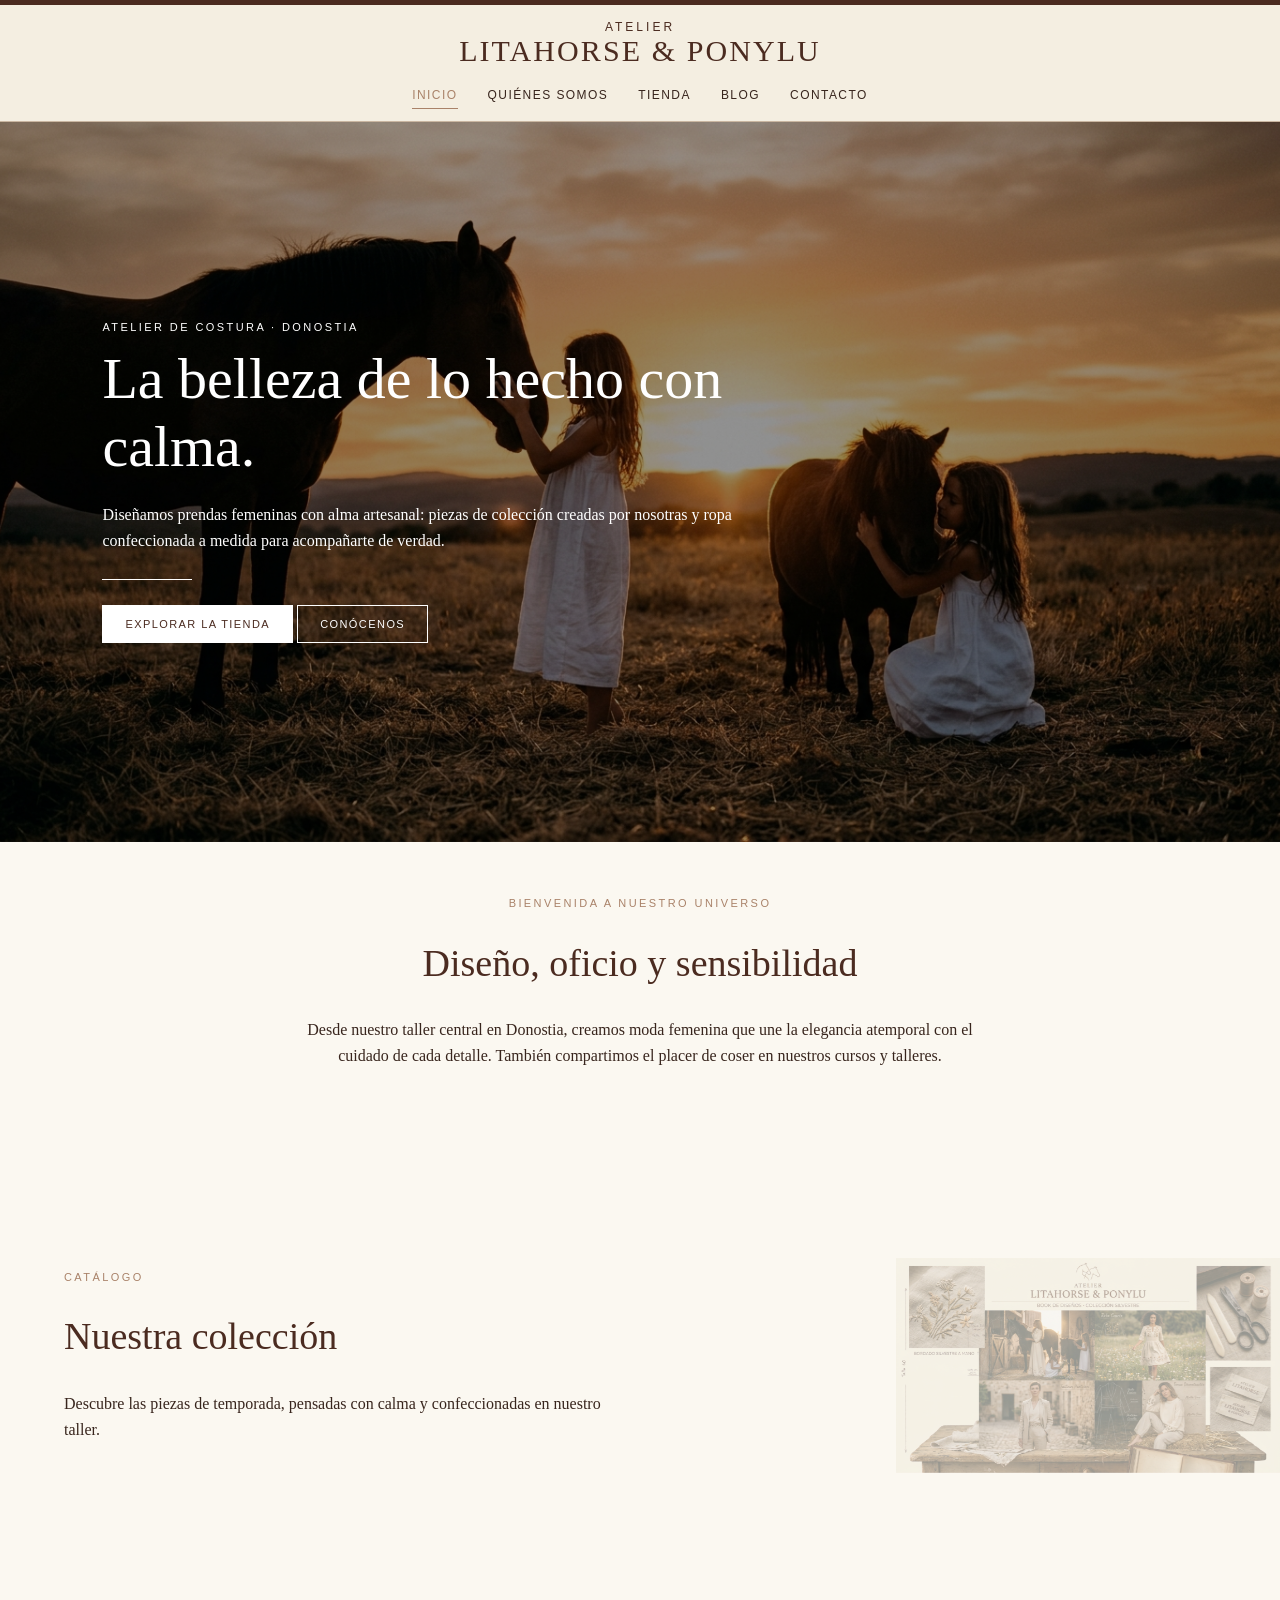
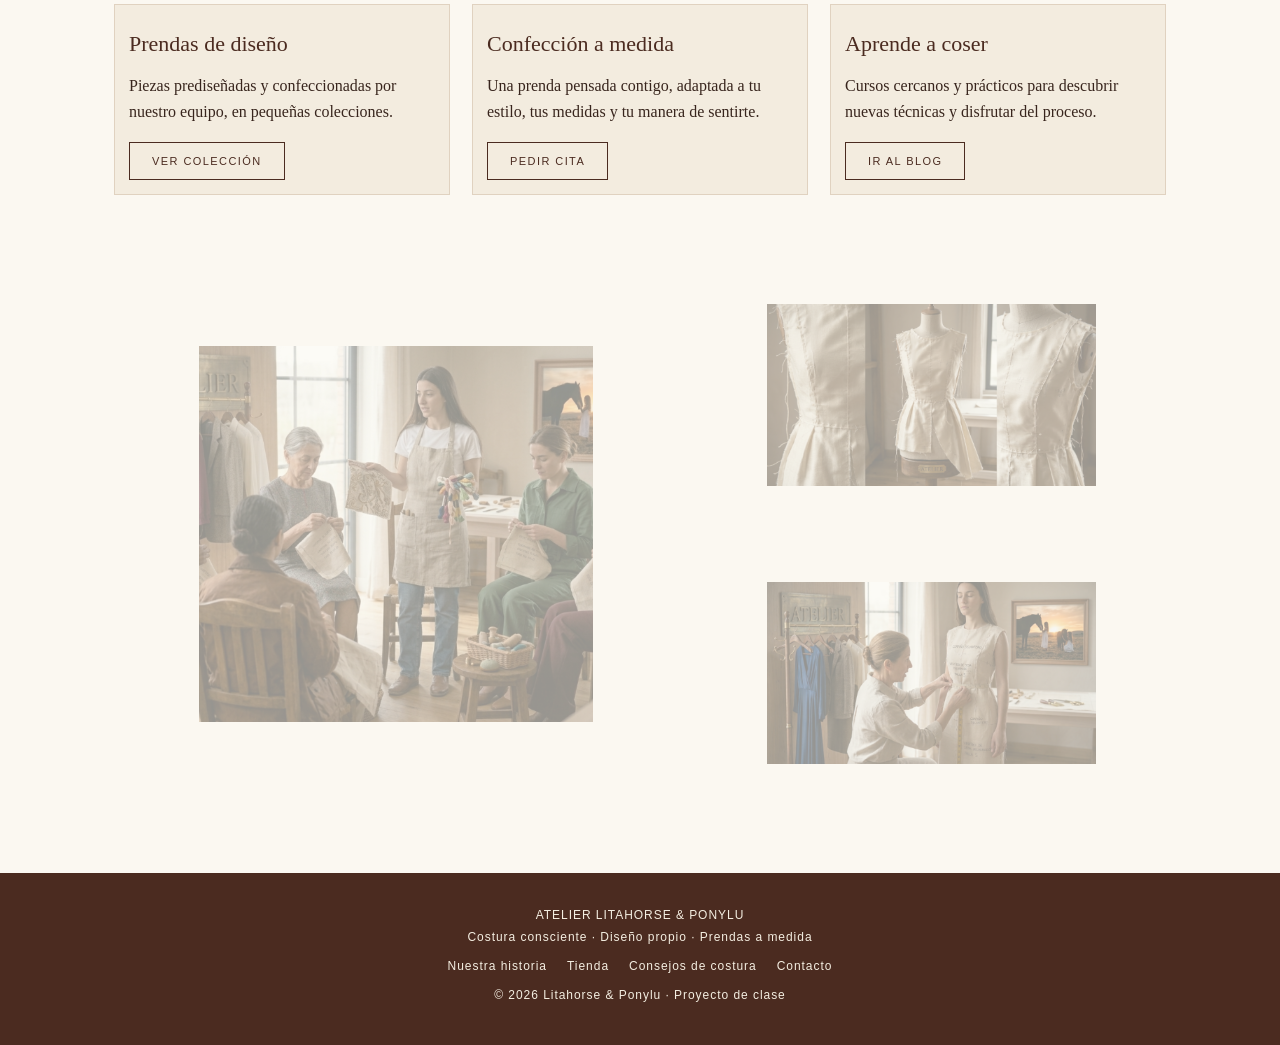
==== commit 7d7a9dd0: "Add parallax hero header to home page Co-authored-by: Copilot <223556219+Copilot@users.noreply.githu" ====
--- a/index.html
+++ b/index.html
@@ -1,7 +1,7 @@
 <!doctype html>
 <html lang="es"><head><meta charset="utf-8"><meta name="viewport" content="width=device-width, initial-scale=1"><meta name="description" content="Litahorse & Ponylu, atelier de costura y moda femenina en Donostia."><title>Inicio | Litahorse & Ponylu</title><link rel="stylesheet" href="style.css"></head>
 <body><div class="topline"></div><header><a class="brand" href="index.html"><span class="brand-name"><small>ATELIER</small><strong>LITAHORSE &amp; PONYLU</strong></span></a><nav aria-label="Navegación principal"><a class="active" href="index.html">Inicio</a><a class="" href="quienes-somos.html">Quiénes somos</a><a class="" href="tienda.html">Tienda</a><a class="" href="blog.html">Blog</a><a class="" href="contacto.html">Contacto</a></nav></header><main>
-<section class="hero"><div class="hero-copy"><div class="eyebrow">Atelier de costura · Donostia</div><h1>La belleza de lo hecho con calma.</h1><p>Diseñamos prendas femeninas con alma artesanal: piezas de colección creadas por nosotras y ropa confeccionada a medida para acompañarte de verdad.</p><div class="rule"></div><a class="btn" href="tienda.html">Explorar la tienda</a> <a class="btn light" href="quienes-somos.html">Conócenos</a></div></p></section>
+<section class="hero"><div class="hero-bg" style="background-image:url('imagen relleno2.jpeg')"></div><div class="hero-copy"><div class="eyebrow">Atelier de costura · Donostia</div><h1>La belleza de lo hecho con calma.</h1><p>Diseñamos prendas femeninas con alma artesanal: piezas de colección creadas por nosotras y ropa confeccionada a medida para acompañarte de verdad.</p><div class="rule"></div><a class="btn" href="tienda.html">Explorar la tienda</a> <a class="btn light" href="quienes-somos.html">Conócenos</a></div></section>
 <section class="section center"><div class="eyebrow">Bienvenida a nuestro universo</div><h2>Diseño, oficio y sensibilidad</h2><p>Desde nuestro taller central en Donostia, creamos moda femenina que une la elegancia atemporal con el cuidado de cada detalle. También compartimos el placer de coser en nuestros cursos y talleres.</p></section>
 <section class="catalog-zoom"><div class="catalog-text"><div class="eyebrow">Catálogo</div><h2>Nuestra colección</h2><p>Descubre las piezas de temporada, pensadas con calma y confeccionadas en nuestro taller.</p></div><img class="zoom" data-min="0.6" src="catálogo.jpeg" alt="Catálogo de Litahorse & Ponylu"></section>
 <section class="cards"><article class="card"><h3>Prendas de diseño</h3><p>Piezas prediseñadas y confeccionadas por nuestro equipo, en pequeñas colecciones.</p><a class="btn light" href="tienda.html">Ver colección</a></article><article class="card"><h3>Confección a medida</h3><p>Una prenda pensada contigo, adaptada a tu estilo, tus medidas y tu manera de sentirte.</p><a class="btn light" href="contacto.html">Pedir cita</a></article><article class="card"><h3>Aprende a coser</h3><p>Cursos cercanos y prácticos para descubrir nuevas técnicas y disfrutar del proceso.</p><a class="btn light" href="blog.html">Ir al blog</a></article></section>
@@ -11,6 +11,7 @@
 function u(){var vh=innerHeight;els.forEach(function(e){var r=e.getBoundingClientRect(),c=(r.top+r.height/2-vh/2)/(vh/2+r.height/2),p=1-Math.min(1,Math.abs(c));
 if(e.classList.contains('zoom')){var m=+e.dataset.min||.7;e.style.transform='scale('+(reduce?1:m+(1-m)*p).toFixed(3)+')';e.style.opacity=reduce?1:(.4+.6*p).toFixed(2)}});}
 var t=0;function s(){if(!t){t=requestAnimationFrame(function(){t=0;u()})}}
+var hb=document.querySelector('.hero-bg');function hs(){if(hb&&!reduce){var y=Math.min(scrollY,hb.parentNode.offsetHeight);hb.style.transform='translateY('+(-y)+'px)';hb.style.opacity=Math.max(0,1-y/(hb.parentNode.offsetHeight*.8)).toFixed(2)}}addEventListener('scroll',hs,{passive:true});hs();
 addEventListener('scroll',s,{passive:true});addEventListener('resize',s);addEventListener('load',u);u();
 })();
 </script></body></html>
--- a/style.css
+++ b/style.css
@@ -4,7 +4,7 @@
 a{color:inherit;text-decoration:none}img{display:block;max-width:100%}.topline{height:5px;background:var(--brown)}
 header{background:var(--cream);border-bottom:1px solid var(--line);padding:15px 5vw 12px}.brand{display:flex;align-items:center;justify-content:center;gap:14px}.brand img{width:86px;height:64px;object-fit:contain;mix-blend-mode:multiply}.brand-name{text-align:center;letter-spacing:.13em;color:var(--brown)}.brand-name small{display:block;font:12px Arial,sans-serif;letter-spacing:.25em}.brand-name strong{display:block;font-size:clamp(20px,3vw,30px);font-weight:normal;line-height:1.1}
 nav{display:flex;justify-content:center;flex-wrap:wrap;gap:8px 30px;margin-top:15px;font:12px Arial,sans-serif;letter-spacing:.12em;text-transform:uppercase}nav a{padding:6px 0;border-bottom:1px solid transparent}nav a:hover,nav a.active{border-color:var(--clay);color:var(--clay)}
-main{max-width:1180px;margin:auto;padding:38px 5vw 70px}.eyebrow{font:11px Arial,sans-serif;letter-spacing:.22em;text-transform:uppercase;color:var(--clay)}h1,h2,h3{font-weight:normal;color:var(--brown);line-height:1.18}h1{font-size:clamp(34px,5vw,58px);margin:12px 0 20px}h2{font-size:clamp(27px,3vw,38px)}p{max-width:720px}.btn{display:inline-block;background:var(--brown);color:var(--cream);padding:12px 22px;font:11px Arial,sans-serif;letter-spacing:.13em;text-transform:uppercase;border:1px solid var(--brown);transition:.2s}.btn:hover{background:transparent;color:var(--brown)}.btn.light{background:transparent;color:var(--brown)}.hero{display:grid;grid-template-columns:1fr 1.08fr;align-items:center;gap:45px}.hero img{width:100%;height:470px;object-fit:cover}.hero-copy{padding:15px 0}.rule{width:90px;border-top:1px solid var(--clay);margin:25px 0}.split{display:grid;grid-template-columns:1fr 1fr;gap:45px;align-items:center}.split img{width:100%;max-height:480px;object-fit:cover}.section{padding:55px 0}.center{text-align:center}.center p{margin:0 auto 22px}.cards{display:grid;grid-template-columns:repeat(3,1fr);gap:22px}.locations-grid{display:grid;gap:20px}.locations-grid>img{width:100%;height:auto}.location-addresses{display:grid;grid-template-columns:repeat(3,minmax(0,1fr));gap:22px;text-align:center}.location-addresses h3{font-size:22px;margin:0 0 5px}.location-addresses address{font-style:normal}.card{background:#f3ecdf;border:1px solid #e0d2c0;padding:14px}.card img{height:250px;width:100%;object-fit:cover}.card h3{font-size:22px;margin:12px 0 5px}.price{font:13px Arial,sans-serif;color:var(--clay)}.note{background:#eee4d4;padding:24px;border-left:2px solid var(--clay)}.form{display:grid;gap:14px;max-width:650px}.form input,.form textarea,.form select{width:100%;padding:13px;border:1px solid var(--line);background:#fffdf8;font:15px Georgia;color:var(--ink)}.form textarea{min-height:140px}.form label{font:12px Arial,sans-serif;letter-spacing:.08em;text-transform:uppercase}.form button{cursor:pointer;justify-self:start}.bloglist{display:grid;grid-template-columns:1fr 1fr;gap:22px}.blogitem{padding:25px;background:#f1e8da;border:1px solid #dfd0bd}.blogitem h2{font-size:25px}.blogitem small{font:11px Arial,sans-serif;letter-spacing:.12em;color:var(--clay)}footer{background:var(--brown);color:var(--cream);padding:35px 5vw;text-align:center;font:12px Arial,sans-serif;letter-spacing:.08em}footer p{margin:8px auto}.footerlinks{display:flex;justify-content:center;gap:20px;flex-wrap:wrap;margin:15px}
+main{max-width:1180px;margin:auto;padding:38px 5vw 70px}.eyebrow{font:11px Arial,sans-serif;letter-spacing:.22em;text-transform:uppercase;color:var(--clay)}h1,h2,h3{font-weight:normal;color:var(--brown);line-height:1.18}h1{font-size:clamp(34px,5vw,58px);margin:12px 0 20px}h2{font-size:clamp(27px,3vw,38px)}p{max-width:720px}.btn{display:inline-block;background:var(--brown);color:var(--cream);padding:12px 22px;font:11px Arial,sans-serif;letter-spacing:.13em;text-transform:uppercase;border:1px solid var(--brown);transition:.2s}.btn:hover{background:transparent;color:var(--brown)}.btn.light{background:transparent;color:var(--brown)}.hero{display:grid;grid-template-columns:1fr 1.08fr;align-items:center;gap:45px}.hero img{width:100%;height:470px;object-fit:cover}.hero-copy{padding:15px 0}.rule{width:90px;border-top:1px solid var(--clay);margin:25px 0}.split{display:grid;grid-template-columns:1fr 1fr;gap:45px;align-items:center}.split img{width:100%;max-height:480px;object-fit:cover}.section{padding:55px 0}.center{text-align:center}.center p{margin:0 auto 22px}.cards{display:grid;grid-template-columns:repeat(3,1fr);gap:22px}.locations-grid{display:grid;gap:20px}.locations-grid>img{width:100%;height:auto}.location-addresses{display:grid;grid-template-columns:repeat(3,minmax(0,1fr));gap:22px;text-align:center}.location-addresses h3{font-size:22px;margin:0 0 5px}.location-addresses address{font-style:normal}.card{background:#f3ecdf;border:1px solid #e0d2c0;padding:14px}.card img{height:250px;width:100%;object-fit:cover}.card h3{font-size:22px;margin:12px 0 5px}.price{font:13px Arial,sans-serif;color:var(--clay)}.note{background:#eee4d4;padding:24px;border-left:2px solid var(--clay)}.form{display:grid;gap:14px;max-width:650px}.form input,.form textarea,.form select{width:100%;padding:13px;border:1px solid var(--line);background:#fffdf8;font:15px Georgia;color:var(--ink)}.form textarea{min-height:140px}.form label{font:12px Arial,sans-serif;letter-spacing:.08em;text-transform:uppercase}.form button{cursor:pointer;justify-self:start}.bloglist{display:grid;grid-template-columns:1fr 1fr;gap:22px}.blogitem{padding:25px;background:#f1e8da;border:1px solid #dfd0bd}.blogitem img{width:100%;height:220px;object-fit:cover;margin-bottom:16px;display:block}.blogitem h2{font-size:25px}.blogitem small{font:11px Arial,sans-serif;letter-spacing:.12em;color:var(--clay)}footer{background:var(--brown);color:var(--cream);padding:35px 5vw;text-align:center;font:12px Arial,sans-serif;letter-spacing:.08em}footer p{margin:8px auto}.footerlinks{display:flex;justify-content:center;gap:20px;flex-wrap:wrap;margin:15px}
 @media(max-width:760px){.brand img{width:65px;height:52px}.hero,.split{grid-template-columns:1fr;gap:24px}.hero img{height:320px}.cards{grid-template-columns:1fr 1fr}.location-addresses{grid-template-columns:1fr;gap:14px}.bloglist{grid-template-columns:1fr}main{padding-top:25px}.section{padding:35px 0}nav{gap:8px 16px}}
 @media(max-width:480px){.cards{grid-template-columns:1fr}.brand-name strong{font-size:18px}.brand-name small{font-size:10px}}
 
@@ -14,3 +14,12 @@
 @media(max-width:760px){.catalog-zoom{flex-direction:column;align-items:flex-start;padding-left:5vw}.catalog-zoom img{width:90vw;max-width:90vw}.collage{grid-template-columns:1fr;grid-template-rows:none}.collage figure:first-child{grid-row:auto}.collage figure{height:260px}}
 @media(prefers-reduced-motion:reduce){*{animation:none!important}}
 body{overflow-x:hidden}
+
+.hero{grid-template-columns:1fr}.hero-copy p{max-width:none}
+
+.hero{position:relative;display:flex;align-items:center;min-height:80vh;margin:-38px calc(50% - 50vw) 0;padding:0 8vw;overflow:hidden;color:#fff}
+.hero-bg{position:absolute;inset:0;background-size:cover;background-position:center;will-change:transform,opacity;z-index:0}
+.hero-bg::after{content:"";position:absolute;inset:0;background:rgba(0,0,0,.42)}
+.hero-copy{position:relative;z-index:1;max-width:640px}.hero h1,.hero .eyebrow,.hero-copy p{color:#fff}.hero .rule{border-color:#fff}
+.hero .btn{background:#fff;color:var(--brown);border-color:#fff}.hero .btn.light{background:transparent;color:#fff}
+@media(max-width:760px){.hero{margin-top:-25px;min-height:70vh}}
